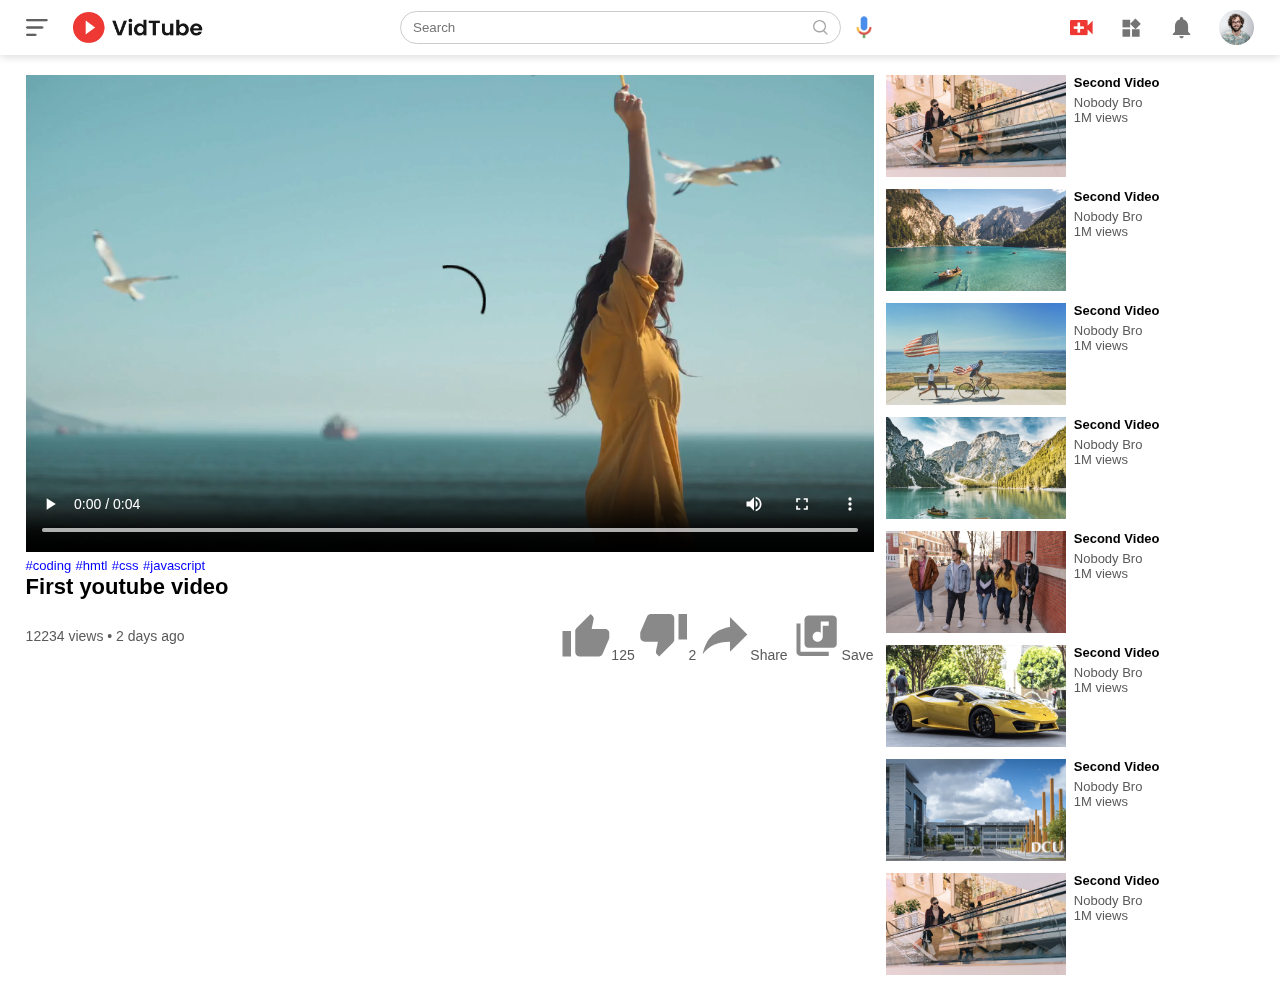
==== play-video.html @ c1d92151 "video page added" ====
<!DOCTYPE html>
<html lang="en">
<head>
    <meta charset="UTF-8">
    <meta name="viewport" content="width=device-width, initial-scale=1.0">
    <title>Play Video </title>
    <link rel="stylesheet" href="css/style.css">
</head>
<body>
    <nav class="flex-div">
        <div class="nav-left flex-div" >
            <img src="images/menu.png" alt="menu" class="menu-icon">
            <img src="images/logo.png" alt="logo" class="logo">
        </div>
        <div class="nav-middle flex-div">
            <div class="search-box flex-div">
                <input type="text" placeholder="Search">
                <img src="images/search.png" alt="search" >
            </div>
            <img src="images/voice-search.png" class="mic-icon" alt="voice">
        </div>
        <div class="nav-right flex-div">
            <img src="images/upload.png" alt="logo">
            <img src="images/more.png" alt="logo">
            <img src="images/notification.png" alt="logo">
            <img src="images/Jack.png" alt="logo" class="usericon">
        </div>
    </nav>

    <div class="container play-container">
        <div class="row">
            <div class="play-video">
                <video controls autoplay>
                    <source src="images/video.mp4" type="video/mp4">
                </video>

                <div class="tags">
                    <a href="#coding">#coding</a> <a href="#html">#hmtl</a> <a href="#css">#css</a>
                    <a href="#javascript">#javascript</a>
                </div>
                <h3>First youtube video</h3>
                <div class="play-video-info">
                    <p>12234 views &bull; 2 days ago</p>
                    <div>
                        <a href=""><img src="images/like.png" alt="">125</a>
                        <a href=""><img src="images/dislike.png" alt="">2</a>
                        <a href=""><img src="images/share.png" alt="">Share</a>
                        <a href=""><img src="images/save.png" alt="">Save</a>

                    </div>
                </div>

            </div>
            <div class="right-sidebar">

                <div class="side-video-list">
                    <a href="" class="small-thumbnail"><img src="images/thumbnail3.png" alt=""></a>
                    <div class="vid-info">
                        <a href=""> Second Video</a>
                        <p>Nobody Bro</p>
                        <p>1M views </p>
                    </div>
                </div>
                <div class="side-video-list">
                    <a href="" class="small-thumbnail"><img src="images/thumbnail1.png" alt=""></a>
                    <div class="vid-info">
                        <a href=""> Second Video</a>
                        <p>Nobody Bro</p>
                        <p>1M views </p>
                    </div>
                </div>
                <div class="side-video-list">
                    <a href="" class="small-thumbnail"><img src="images/thumbnail2.png" alt=""></a>
                    <div class="vid-info">
                        <a href=""> Second Video</a>
                        <p>Nobody Bro</p>
                        <p>1M views </p>
                    </div>
                </div>
                <div class="side-video-list">
                    <a href="" class="small-thumbnail"><img src="images/thumbnail4.png" alt=""></a>
                    <div class="vid-info">
                        <a href=""> Second Video</a>
                        <p>Nobody Bro</p>
                        <p>1M views </p>
                    </div>
                </div>
                <div class="side-video-list">
                    <a href="" class="small-thumbnail"><img src="images/thumbnail5.png" alt=""></a>
                    <div class="vid-info">
                        <a href=""> Second Video</a>
                        <p>Nobody Bro</p>
                        <p>1M views </p>
                    </div>
                </div>
                <div class="side-video-list">
                    <a href="" class="small-thumbnail"><img src="images/thumbnail8.png" alt=""></a>
                    <div class="vid-info">
                        <a href=""> Second Video</a>
                        <p>Nobody Bro</p>
                        <p>1M views </p>
                    </div>
                </div>
                <div class="side-video-list">
                    <a href="" class="small-thumbnail"><img src="images/thumbnail7.png" alt=""></a>
                    <div class="vid-info">
                        <a href=""> Second Video</a>
                        <p>Nobody Bro</p>
                        <p>1M views </p>
                    </div>
                </div>
                <div class="side-video-list">
                    <a href="" class="small-thumbnail"><img src="images/thumbnail3.png" alt=""></a>
                    <div class="vid-info">
                        <a href=""> Second Video</a>
                        <p>Nobody Bro</p>
                        <p>1M views </p>
                    </div>
                </div>

            </div>
        </div>
    </div>





</body>
</html>
---- css/style.css ----
*{
    margin: 0;
    padding: 0;
    font-family: 'Segoe UI', Tahoma, Geneva, Verdana, sans-serif;
    box-sizing: border-box;
}
a{
    text-decoration: none;
    color:#5a5a5a;
}
img{
    cursor: pointer;
}
.flex-div{
    display: flex;
    align-items: center;
}
nav{
    padding: 10px 2%;
    justify-content: space-between;
    box-shadow: 0 0 10px rgba(0,0,0,0.2);
    background: #fff;
    position: sticky;
    top: 0;
    z-index: 10;
}
.nav-right img{
    width: 25px;
    margin-right: 25px;
}
.nav-right .usericon{
    width: 35px;
    border-radius: 50%;
    margin-right: 0;
}
.nav-left .menu-icon{
    width: 22px;
    margin-right: 25px;
    
}
.nav-left .logo{
   width: 130px;
}
.nav-middle .mic-icon{
    width: 16px;
    
}
.nav-middle .search-box{
    border: 1px solid #ccc;
    margin-right: 15px;
    padding: 8px 12px;
    border-radius: 25px;
}
.nav-middle .search-box input{
    width: 400px;
    border: 0;
    outline: 0;
    background: transparent;
}
.nav-middle .search-box img{
    width: 15px;
}
/* sidebar------------------------- */

.sidebar{
    background: #fff;
    width: 15%;
    height: 100vh;
    position: fixed;
    top:0;
    padding-left: 2%;
    padding-top: 80px;
}
.shortcut-links a img {
    width: 20px;
    margin-right: 20px;
}

.shortcut-links a {
    display: flex;
    align-items: center;
    margin-bottom: 20px;
    width: fit-content;
    flex-wrap: wrap;
}
.shortcut-links a:first-child{
    color: #ed3833;

}
.sidebar hr{
    border: 0;
    height: 1px;
    background: #ccc;
    width: 85%;
}
.subscribed-list h3{
    font-size: 13px;
    margin: 20px 0;
    color: #5a5a5a;

}
.subscribed-list a{
    display: flex;
    align-items: center;
    margin-bottom: 20px;
    width: fit-content;
    flex-wrap: wrap;

}
.subscribed-list a img{
    width: 25px;
    border-radius: 50%;
    margin-right: 20px;
}
.small-sidebar{
    width: 5%;
}
.small-sidebar a p{
    display: none;
}
.small-sidebar h3{
  display: none;
}
.small-sidebar hr{
    width: 50%;
    margin-bottom: 25px;
}
/* ----main ---- */

.container{
    background: #fff;
    padding-left: 17%;
    padding-right: 2%;
    padding-top: 20px;
    padding-bottom: 20px;
}
.large-container{
    padding-left: 7%;

}
.banner{
    width: 100%;
}
.banner img{
    width: 100%;
    border-radius: 8px;
}
.list-container{
    display: grid;
    grid-template-columns: repeat(auto-fit,minmax(250px,1fr));
    grid-column-gap: 16px;
    grid-row-gap: 30px;
    margin-top: 15px;

}
.vid-list .thumbnail{
    width: 100%;
    border-radius: 5px;

}
.vid-list .flex-div{
    align-items: flex-start;
    margin-top: 7px;
}
.vid-list .flex-div img{
    width: 35px;
    margin-right: 10px;
    border-radius: 50%;  
}
.vid-info{
    color: #5a5a5a;
    font-size: 13px;

}
.vid-info a{
    color: #000;
    font-weight: 600;
    display: block;
    margin-bottom: 5px;
}


@media (max-width: 900px){
    .menu-icon{
        display: none;
    }
    .sidebar{
        display: none;
    }
    .container,.large-container{
        padding-left: 5%;
        padding-right: 5%;
    }
    .nav-right img{
        display: none;
    }
    .nav-right .usericon{
        display: block;
        width: 30px;
    }
    .nav-middle .search-box input{
        width: 100px;
    }
    .nav-middle .mic-icon{
        display: none;
    }
    .logo{
        width: 90px;
    }
}
/*  play video page -------- */

.play-container{
    padding-left: 2%;
}
.row{
    display: flex;
    justify-content: space-between;
    flex-wrap: wrap;

}
.play-video{
    flex-basis: 69%;

}
.right-sidebar{
    flex-basis: 30%;
}
.play-video video{
    width: 100%;
}

.side-video-list{
    display: flex;
    justify-content: space-between;
    margin-bottom: 8px;

}
.side-video-list img{
    width: 100%;
}
.side-video-list .small-thumbnail{
    flex-basis: 49%;
}
.side-video-list .vid-info{
    flex-basis: 49%;
}

.play-video .tags a{
    color: #0000ff;
    font-size: 13px;   
}
.play-video h3{
    font-weight: 600;
    font-size: 22px;
}
.play-video .play-video-info{
    display: flex;
    align-items: center;
    justify-content: space-between;
    flex-wrap: wrap;
    margin-top: 10px;
    font-size: 14px;
    color: #5a5a5a;
}
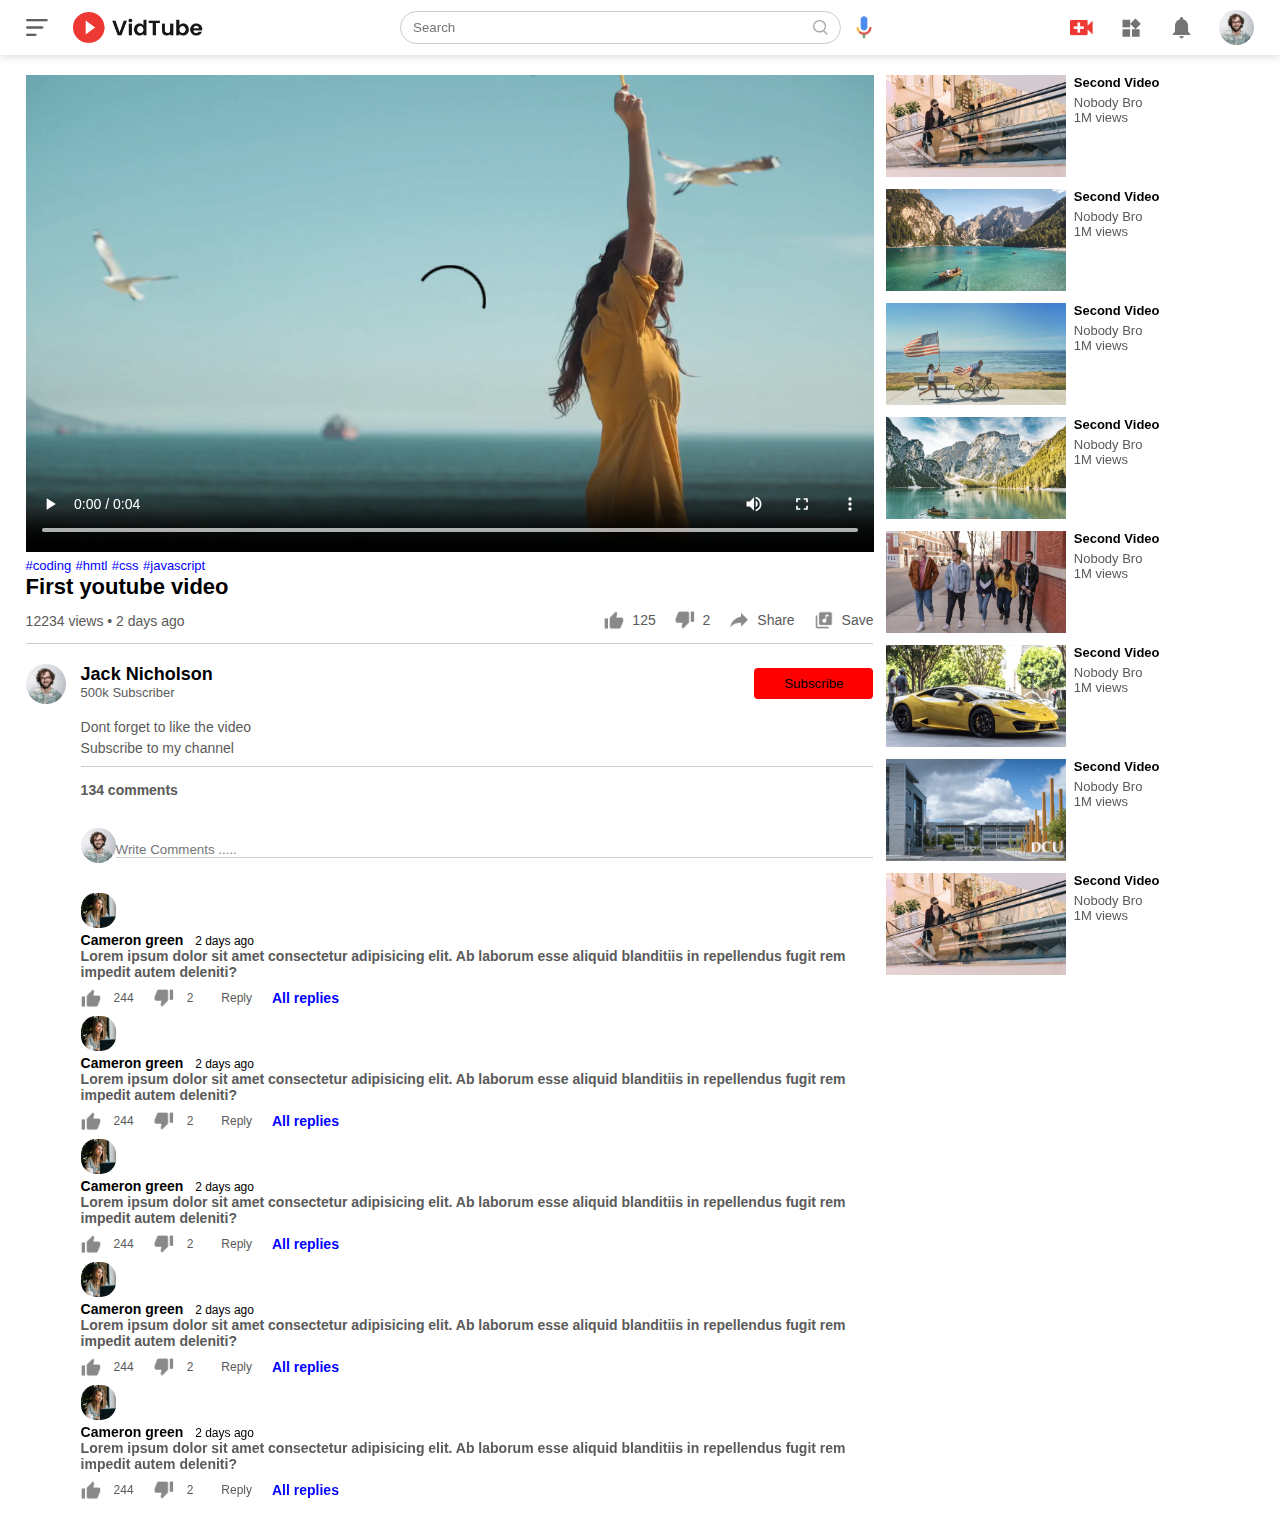
==== commit ff2657e5: "ui completed" ====
--- a/play-video.html
+++ b/play-video.html
@@ -49,6 +49,130 @@
 
                     </div>
                 </div>
+                <hr>
+                <div class="publisher">
+                    <img src="images/Jack.png" alt="">
+                    <div>
+                        <p>Jack Nicholson</p>
+                        <span>500k Subscriber</span>
+                    </div>
+                    <button>Subscribe</button>
+                </div>
+
+                <div class="vid-description">
+                    <p>Dont forget to like the video </p>
+                    <p>Subscribe to my channel </p>
+                    <hr>
+                    <h4>134 comments</h4>
+
+
+                    <div class="add-comment">
+                        <img src="images/Jack.png" alt="">
+                        <input type="text" placeholder="Write Comments ....." name="" id="">
+                    </div>
+
+                    <div class="old-comment">
+                        <img src="images/cameron.png" alt="">
+                        <div>
+                            <h3>
+                                Cameron green
+                                <span>2 days ago</span>
+                                <p>Lorem ipsum dolor sit amet consectetur adipisicing elit. Ab laborum esse aliquid blanditiis in repellendus fugit rem impedit autem deleniti?
+                                </p>
+                                <div class="comment-action">
+                                    <img src="images/like.png" alt="">
+                                    <span>244
+                                    </span>
+                                    <img src="images/dislike.png" alt="">
+                                    <span>2</span>
+                                    <span>Reply  </span>
+                                    <a href="">All replies</a>
+                                </div>
+                            </h3>
+                        </div>
+                    </div>
+                    <div class="old-comment">
+                        <img src="images/cameron.png" alt="">
+                        <div>
+                            <h3>
+                                Cameron green
+                                <span>2 days ago</span>
+                                <p>Lorem ipsum dolor sit amet consectetur adipisicing elit. Ab laborum esse aliquid blanditiis in repellendus fugit rem impedit autem deleniti?
+                                </p>
+                                <div class="comment-action">
+                                    <img src="images/like.png" alt="">
+                                    <span>244
+                                    </span>
+                                    <img src="images/dislike.png" alt="">
+                                    <span>2</span>
+                                    <span>Reply  </span>
+                                    <a href="">All replies</a>
+                                </div>
+                            </h3>
+                        </div>
+                    </div>
+                    <div class="old-comment">
+                        <img src="images/cameron.png" alt="">
+                        <div>
+                            <h3>
+                                Cameron green
+                                <span>2 days ago</span>
+                                <p>Lorem ipsum dolor sit amet consectetur adipisicing elit. Ab laborum esse aliquid blanditiis in repellendus fugit rem impedit autem deleniti?
+                                </p>
+                                <div class="comment-action">
+                                    <img src="images/like.png" alt="">
+                                    <span>244
+                                    </span>
+                                    <img src="images/dislike.png" alt="">
+                                    <span>2</span>
+                                    <span>Reply  </span>
+                                    <a href="">All replies</a>
+                                </div>
+                            </h3>
+                        </div>
+                    </div>
+                    <div class="old-comment">
+                        <img src="images/cameron.png" alt="">
+                        <div>
+                            <h3>
+                                Cameron green
+                                <span>2 days ago</span>
+                                <p>Lorem ipsum dolor sit amet consectetur adipisicing elit. Ab laborum esse aliquid blanditiis in repellendus fugit rem impedit autem deleniti?
+                                </p>
+                                <div class="comment-action">
+                                    <img src="images/like.png" alt="">
+                                    <span>244
+                                    </span>
+                                    <img src="images/dislike.png" alt="">
+                                    <span>2</span>
+                                    <span>Reply  </span>
+                                    <a href="">All replies</a>
+                                </div>
+                            </h3>
+                        </div>
+                    </div>
+                    <div class="old-comment">
+                        <img src="images/cameron.png" alt="">
+                        <div>
+                            <h3>
+                                Cameron green
+                                <span>2 days ago</span>
+                                <p>Lorem ipsum dolor sit amet consectetur adipisicing elit. Ab laborum esse aliquid blanditiis in repellendus fugit rem impedit autem deleniti?
+                                </p>
+                                <div class="comment-action">
+                                    <img src="images/like.png" alt="">
+                                    <span>244
+                                    </span>
+                                    <img src="images/dislike.png" alt="">
+                                    <span>2</span>
+                                    <span>Reply  </span>
+                                    <a href="">All replies</a>
+                                </div>
+                            </h3>
+                        </div>
+                    </div>
+                </div>
+
 
             </div>
             <div class="right-sidebar">
--- a/css/style.css
+++ b/css/style.css
@@ -262,4 +262,145 @@
     margin-top: 10px;
     font-size: 14px;
     color: #5a5a5a;
-}+}
+.play-video .play-video-info a img{
+    width: 20px;
+    margin-right: 8px;
+
+}
+.play-video .play-video-info a{
+    display: inline-flex;
+    align-items: center;
+    margin-left: 15px;
+
+}
+.play-video hr{
+    border: 0;
+    height: 1px;
+    background: #ccc;
+    margin: 10px 0;
+}
+.publisher{
+    display: flex;
+    align-items: center;
+    margin-top: 20px;
+}
+.publisher div{
+    flex: 1;
+    line-height: 18px;
+
+}
+.publisher img {
+    width: 40px;
+    border-radius: 50px;
+    margin-right: 15px;
+}
+.publisher div p{
+    color: #000;
+    font-weight: 600;
+    font-size: 18px;
+}
+.publisher div span{
+    font-size: 13px;
+    color :#5a5a5a;
+
+}
+.publisher button{
+    background: red;
+    columns: #fff;
+    padding: 8px 30px;
+    border: 0;
+    outline: 0;
+    border-radius: 4px;
+    cursor: pointer;
+
+}
+.vid-description{
+    padding-left: 55px;
+    margin: 15px 0;
+
+}
+.vid-description p{
+    font-size: 14px;
+    margin-bottom: 5px;
+    color: #5a5a5a;
+
+}
+.vid-description h4{
+    font-size: 14px;
+    color: #5a5a5a;
+    margin-top: 15px;
+    margin-bottom: 5px;
+}
+.add-comment{
+    display: flex;
+    align-items: center;
+    margin: 30px 0;
+
+}
+.add-comment img{
+    width: 35px;
+    border-radius: 50px;
+}
+.add-comment input{
+    border: 0;
+    outline: 0;
+    border-bottom: 1px solid #ccc;
+    width: 100%;
+    padding-top: 10px;
+    background: transparent;
+}
+
+.old-comment img{
+    width: 35px;
+    border-radius: 15px;
+    margin-right: 15px;
+}
+.old-comment h3{
+    font-size: 14px;
+    margin-bottom: 2px ;
+}
+.old-comment h3 span{
+    font-size: 12px;
+    font-weight: 500;
+    margin-left: 8px;
+}
+.old-comment .comment-action{
+    display: flex;
+    align-items: center;
+    margin: 8px 0;
+    font-size: 14px;
+
+}
+.old-comment .comment-action img{
+    border-radius: 0;
+    width: 20px;
+    margin-right: 5px;
+}
+.old-comment .comment-action span{
+    margin-right: 20px;
+    color: #5a5a5a;
+}
+.old-comment .comment-action a{
+    color: #0000ff;
+
+}
+
+ @media (max-width:900px){
+    .play-video{
+        flex-basis: 100%;
+    }
+    .right-sidebar{
+        flex-basis: 100%;
+    }
+    .play-container{
+        padding-left: 5%;   
+    }
+    .vid-description{
+        padding-left: 0px;
+    }
+    .play-video .play-video-info a{
+        margin-left: 0;
+         
+    }
+ }
